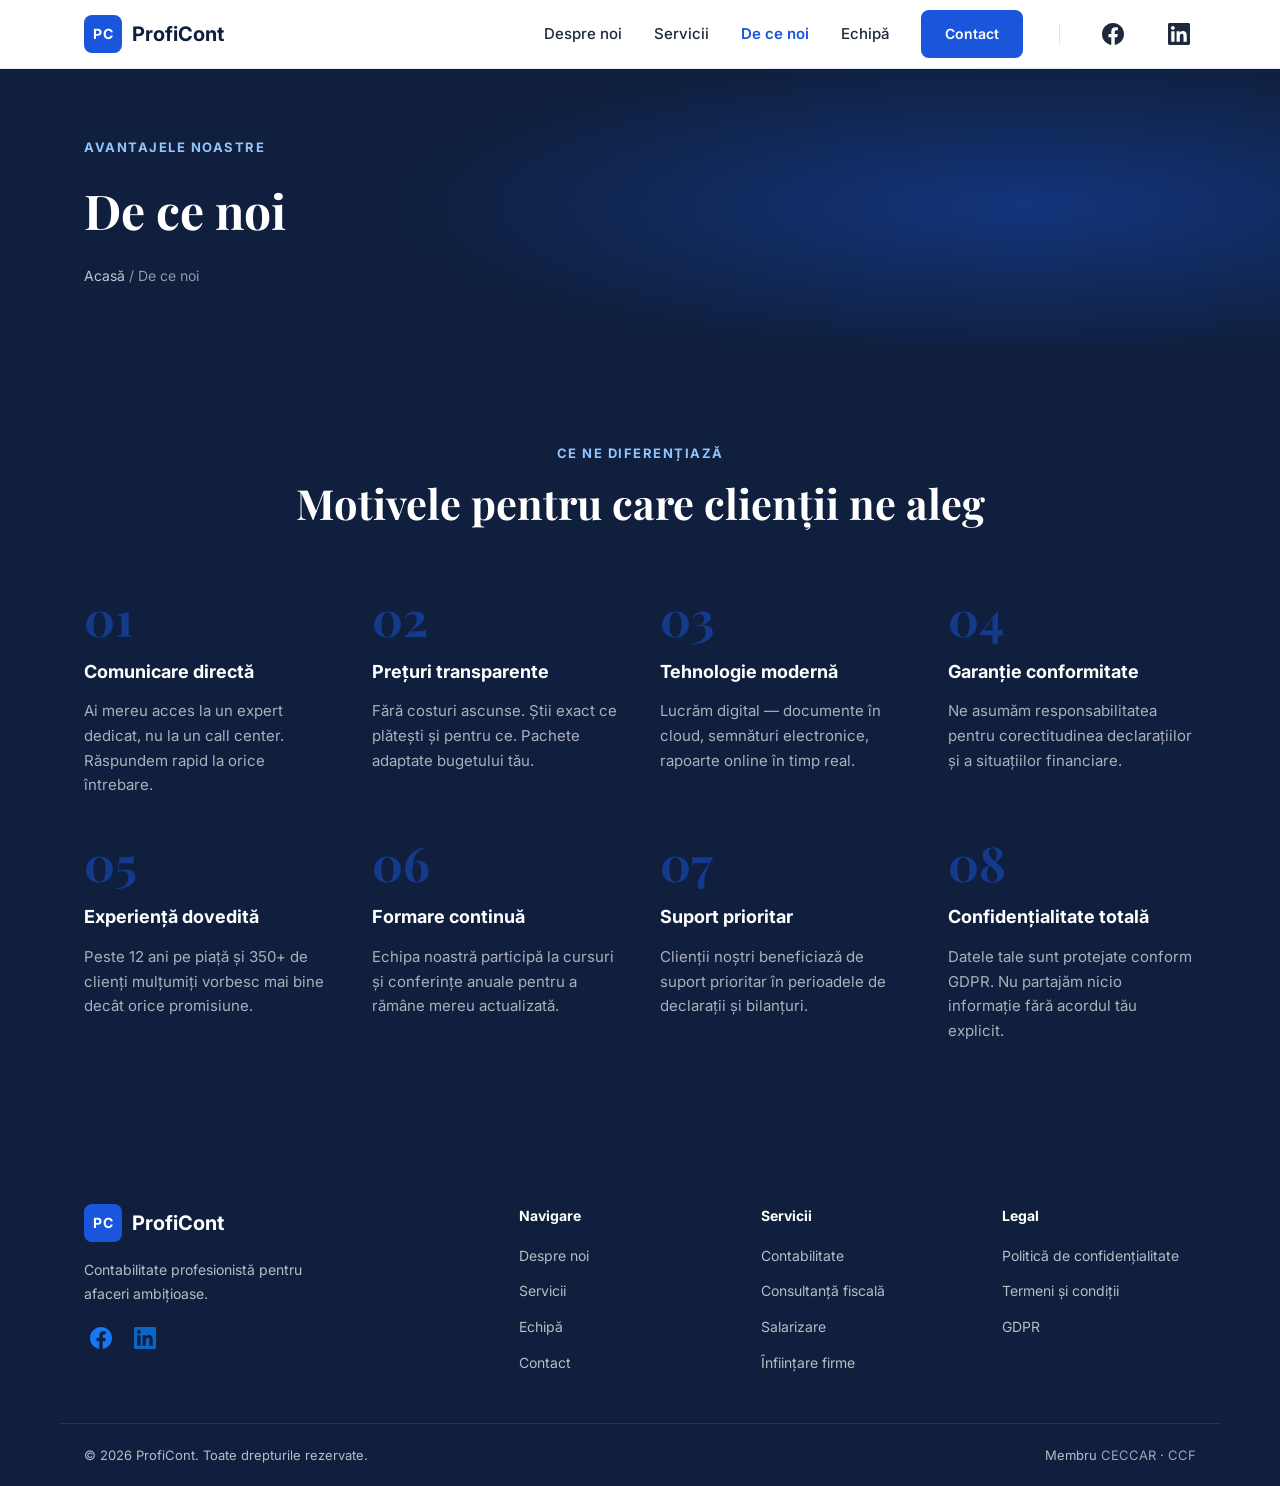
==== de-ce-noi.html @ 62d4f766 "Add files via upload" ====
<!DOCTYPE html>
<html lang="ro">
<head>
  <meta charset="UTF-8" />
  <meta name="viewport" content="width=device-width, initial-scale=1.0" />
  <title>De ce noi – ProfiCont</title>
  <link rel="stylesheet" href="style.css" />
  <link rel="preconnect" href="https://fonts.googleapis.com" />
  <link rel="preconnect" href="https://fonts.gstatic.com" crossorigin />
  <link href="https://fonts.googleapis.com/css2?family=Inter:wght@300;400;500;600;700&family=Playfair+Display:wght@700&display=swap" rel="stylesheet" />
</head>
<body>

  <!-- NAVBAR -->
  <header class="navbar" id="navbar">
    <div class="container nav-inner">
      <a href="index.html" class="logo">
        <span class="logo-mark">PC</span>
        <span class="logo-text">ProfiCont</span>
      </a>
      <nav class="nav-links" id="navLinks">
        <a href="despre-noi.html">Despre noi</a>
        <a href="servicii.html">Servicii</a>
        <a href="de-ce-noi.html" class="active">De ce noi</a>
        <a href="echipa.html">Echipă</a>
        <a href="index.html#contact" class="btn btn-nav">Contact</a>
        <span class="nav-social-sep"></span>
        <a href="https://www.facebook.com/profile.php?id=100087734592923" target="_blank" rel="noopener" aria-label="Facebook" class="social-btn fb"><svg xmlns="http://www.w3.org/2000/svg" viewBox="0 0 24 24" fill="currentColor"><path d="M24 12.073c0-6.627-5.373-12-12-12s-12 5.373-12 12c0 5.99 4.388 10.954 10.125 11.854v-8.385H7.078v-3.47h3.047V9.43c0-3.007 1.792-4.669 4.533-4.669 1.312 0 2.686.235 2.686.235v2.953H15.83c-1.491 0-1.956.925-1.956 1.874v2.25h3.328l-.532 3.47h-2.796v8.385C19.612 23.027 24 18.062 24 12.073z"/></svg></a>
        <a href="https://www.linkedin.com/company/108966932/admin/page-posts/published/" target="_blank" rel="noopener" aria-label="LinkedIn" class="social-btn li"><svg xmlns="http://www.w3.org/2000/svg" viewBox="0 0 24 24" fill="currentColor"><path d="M20.447 20.452h-3.554v-5.569c0-1.328-.027-3.037-1.852-3.037-1.853 0-2.136 1.445-2.136 2.939v5.667H9.351V9h3.414v1.561h.046c.477-.9 1.637-1.85 3.37-1.85 3.601 0 4.267 2.37 4.267 5.455v6.286zM5.337 7.433c-1.144 0-2.063-.926-2.063-2.065 0-1.138.92-2.063 2.063-2.063 1.14 0 2.064.925 2.064 2.063 0 1.139-.925 2.065-2.064 2.065zm1.782 13.019H3.555V9h3.564v11.452zM22.225 0H1.771C.792 0 0 .774 0 1.729v20.542C0 23.227.792 24 1.771 24h20.451C23.2 24 24 23.227 24 22.271V1.729C24 .774 23.2 0 22.222 0h.003z"/></svg></a>
      </nav>
      <button class="hamburger" id="hamburger" aria-label="Meniu">
        <span></span><span></span><span></span>
      </button>
    </div>
  </header>

  <!-- PAGE HEADER -->
  <div class="page-header">
    <div class="container">
      <p class="section-tag section-tag--light">Avantajele noastre</p>
      <h1 class="page-header-title">De ce noi</h1>
      <p class="page-header-breadcrumb"><a href="index.html">Acasă</a> / De ce noi</p>
    </div>
  </div>

  <!-- AVANTAJE -->
  <section class="section avantaje">
    <div class="container">
      <div class="section-header section-header--light">
        <p class="section-tag section-tag--light">Ce ne diferențiază</p>
        <h2 class="section-title section-title--light">Motivele pentru care clienții ne aleg</h2>
      </div>
      <div class="avantaje-grid">
        <div class="avantaj">
          <div class="avantaj-num">01</div>
          <h3>Comunicare directă</h3>
          <p>Ai mereu acces la un expert dedicat, nu la un call center. Răspundem rapid la orice întrebare.</p>
        </div>
        <div class="avantaj">
          <div class="avantaj-num">02</div>
          <h3>Prețuri transparente</h3>
          <p>Fără costuri ascunse. Știi exact ce plătești și pentru ce. Pachete adaptate bugetului tău.</p>
        </div>
        <div class="avantaj">
          <div class="avantaj-num">03</div>
          <h3>Tehnologie modernă</h3>
          <p>Lucrăm digital — documente în cloud, semnături electronice, rapoarte online în timp real.</p>
        </div>
        <div class="avantaj">
          <div class="avantaj-num">04</div>
          <h3>Garanție conformitate</h3>
          <p>Ne asumăm responsabilitatea pentru corectitudinea declarațiilor și a situațiilor financiare.</p>
        </div>
        <div class="avantaj">
          <div class="avantaj-num">05</div>
          <h3>Experiență dovedită</h3>
          <p>Peste 12 ani pe piață și 350+ de clienți mulțumiți vorbesc mai bine decât orice promisiune.</p>
        </div>
        <div class="avantaj">
          <div class="avantaj-num">06</div>
          <h3>Formare continuă</h3>
          <p>Echipa noastră participă la cursuri și conferințe anuale pentru a rămâne mereu actualizată.</p>
        </div>
        <div class="avantaj">
          <div class="avantaj-num">07</div>
          <h3>Suport prioritar</h3>
          <p>Clienții noștri beneficiază de suport prioritar în perioadele de declarații și bilanțuri.</p>
        </div>
        <div class="avantaj">
          <div class="avantaj-num">08</div>
          <h3>Confidențialitate totală</h3>
          <p>Datele tale sunt protejate conform GDPR. Nu partajăm nicio informație fără acordul tău explicit.</p>
        </div>
      </div>
    </div>
  </section>

  <!-- FOOTER -->
  <footer class="footer">
    <div class="container footer-inner">
      <div class="footer-brand">
        <a href="index.html" class="logo">
          <span class="logo-mark">PC</span>
          <span class="logo-text logo-text--light">ProfiCont</span>
        </a>
        <p>Contabilitate profesionistă pentru afaceri ambițioase.</p>
        <div class="social-footer">
          <a href="https://www.facebook.com/profile.php?id=100087734592923" target="_blank" rel="noopener" aria-label="Facebook" class="social-btn fb"><svg xmlns="http://www.w3.org/2000/svg" viewBox="0 0 24 24" fill="currentColor"><path d="M24 12.073c0-6.627-5.373-12-12-12s-12 5.373-12 12c0 5.99 4.388 10.954 10.125 11.854v-8.385H7.078v-3.47h3.047V9.43c0-3.007 1.792-4.669 4.533-4.669 1.312 0 2.686.235 2.686.235v2.953H15.83c-1.491 0-1.956.925-1.956 1.874v2.25h3.328l-.532 3.47h-2.796v8.385C19.612 23.027 24 18.062 24 12.073z"/></svg></a>
          <a href="https://www.linkedin.com/company/108966932/admin/page-posts/published/" target="_blank" rel="noopener" aria-label="LinkedIn" class="social-btn li"><svg xmlns="http://www.w3.org/2000/svg" viewBox="0 0 24 24" fill="currentColor"><path d="M20.447 20.452h-3.554v-5.569c0-1.328-.027-3.037-1.852-3.037-1.853 0-2.136 1.445-2.136 2.939v5.667H9.351V9h3.414v1.561h.046c.477-.9 1.637-1.85 3.37-1.85 3.601 0 4.267 2.37 4.267 5.455v6.286zM5.337 7.433c-1.144 0-2.063-.926-2.063-2.065 0-1.138.92-2.063 2.063-2.063 1.14 0 2.064.925 2.064 2.063 0 1.139-.925 2.065-2.064 2.065zm1.782 13.019H3.555V9h3.564v11.452zM22.225 0H1.771C.792 0 0 .774 0 1.729v20.542C0 23.227.792 24 1.771 24h20.451C23.2 24 24 23.227 24 22.271V1.729C24 .774 23.2 0 22.222 0h.003z"/></svg></a>
        </div>
      </div>
      <div class="footer-links">
        <strong>Navigare</strong>
        <a href="despre-noi.html">Despre noi</a>
        <a href="servicii.html">Servicii</a>
        <a href="echipa.html">Echipă</a>
        <a href="index.html#contact">Contact</a>
      </div>
      <div class="footer-links">
        <strong>Servicii</strong>
        <a href="servicii.html">Contabilitate</a>
        <a href="servicii.html">Consultanță fiscală</a>
        <a href="servicii.html">Salarizare</a>
        <a href="servicii.html">Înființare firme</a>
      </div>
      <div class="footer-links">
        <strong>Legal</strong>
        <a href="#">Politică de confidențialitate</a>
        <a href="#">Termeni și condiții</a>
        <a href="#">GDPR</a>
      </div>
    </div>
    <div class="footer-bottom">
      <div class="container">
        <span>© 2026 ProfiCont. Toate drepturile rezervate.</span>
        <span>Membru <a href="#">CECCAR</a> · <a href="#">CCF</a></span>
      </div>
    </div>
  </footer>

  <a href="#" class="scroll-top" id="scrollTop" aria-label="Sus">↑</a>
  <script src="main.js"></script>
</body>
</html>
---- style.css ----
/* ===== RESET & BASE ===== */
*,
*::before,
*::after {
  box-sizing: border-box;
  margin: 0;
  padding: 0;
}

:root {
  --blue: #1a56db;
  --blue-dark: #1241a8;
  --blue-light: #e8f0fe;
  --navy: #0f1f3d;
  --text: #1e293b;
  --text-muted: #64748b;
  --border: #e2e8f0;
  --bg-light: #f8fafc;
  --white: #ffffff;
  --accent: #f59e0b;
  --radius: 12px;
  --shadow: 0 4px 24px rgba(0, 0, 0, .08);
  --shadow-lg: 0 12px 40px rgba(0, 0, 0, .14);
  --transition: .25s ease;
}

html {
  scroll-behavior: smooth;
}

body {
  font-family: 'Inter', sans-serif;
  font-size: 16px;
  line-height: 1.7;
  color: var(--text);
  background: var(--white);
}

img {
  max-width: 100%;
  display: block;
}

a {
  text-decoration: none;
  color: inherit;
}

ul {
  list-style: none;
}

.container {
  max-width: 1160px;
  margin: 0 auto;
  padding: 0 24px;
}

.section {
  padding: 96px 0;
}

/* ===== BUTTONS ===== */
.btn {
  display: inline-flex;
  align-items: center;
  gap: 8px;
  padding: 14px 28px;
  border-radius: 8px;
  font-weight: 600;
  font-size: 15px;
  cursor: pointer;
  border: 2px solid transparent;
  transition: var(--transition);
  white-space: nowrap;
}

.btn-primary {
  background: var(--blue);
  color: var(--white);
  border-color: var(--blue);
}

.btn-primary:hover {
  background: var(--blue-dark);
  border-color: var(--blue-dark);
  transform: translateY(-2px);
  box-shadow: 0 8px 20px rgba(26, 86, 219, .35);
}

.btn-outline {
  background: transparent;
  color: var(--white);
  border-color: rgba(255, 255, 255, .6);
}

.btn-outline:hover {
  background: rgba(255, 255, 255, .12);
  border-color: var(--white);
}

.btn-nav {
  background: var(--blue);
  color: var(--white);
  padding: 10px 22px;
  font-size: 14px;
}

.btn-nav:hover {
  background: var(--blue-dark);
}

.btn-full {
  width: 100%;
  justify-content: center;
}

/* ===== NAVBAR ===== */
.navbar {
  position: relative;
  z-index: 100;
  background: rgba(255, 255, 255, .92);
  backdrop-filter: blur(12px);
  border-bottom: 1px solid var(--border);
  transition: box-shadow var(--transition);
}

.navbar.sticky {
  position: fixed;
  top: 0;
  left: 0;
  right: 0;
  box-shadow: var(--shadow);
  animation: navSlideDown 0.35s ease;
}

@keyframes navSlideDown {
  from {
    transform: translateY(-100%);
  }

  to {
    transform: translateY(0);
  }
}

.nav-inner {
  display: flex;
  align-items: center;
  justify-content: space-between;
  height: 68px;
}

.logo {
  display: flex;
  align-items: center;
  gap: 10px;
  font-weight: 700;
  font-size: 20px;
  color: var(--navy);
}

.logo-mark {
  width: 38px;
  height: 38px;
  background: var(--blue);
  color: var(--white);
  border-radius: 8px;
  display: grid;
  place-items: center;
  font-size: 14px;
  font-weight: 700;
  letter-spacing: .5px;
}

.nav-links {
  display: flex;
  align-items: center;
  gap: 32px;
  font-size: 15px;
  font-weight: 500;
}

.nav-links a:not(.btn) {
  color: var(--text);
  transition: color var(--transition);
}

.nav-links a:not(.btn):hover {
  color: var(--blue);
}

.hamburger {
  display: none;
  flex-direction: column;
  gap: 5px;
  background: none;
  border: none;
  cursor: pointer;
  padding: 4px;
}

.hamburger span {
  display: block;
  width: 24px;
  height: 2px;
  background: var(--text);
  border-radius: 2px;
  transition: var(--transition);
}

.hamburger.open span:nth-child(1) {
  transform: translateY(7px) rotate(45deg);
}

.hamburger.open span:nth-child(2) {
  opacity: 0;
}

.hamburger.open span:nth-child(3) {
  transform: translateY(-7px) rotate(-45deg);
}

/* ===== HERO ===== */
.hero {
  position: relative;
  min-height: 60vh;
  display: flex;
  align-items: center;
  overflow: hidden;
  background: var(--navy);
}

.hero-bg {
  position: absolute;
  inset: 0;
  background:
    radial-gradient(ellipse 80% 60% at 70% 40%, rgba(26, 86, 219, .45) 0%, transparent 70%),
    radial-gradient(ellipse 50% 80% at 10% 80%, rgba(245, 158, 11, .15) 0%, transparent 60%);
}

.hero-content {
  position: relative;
  z-index: 1;
  padding: 16px 24px 80px;
  max-width: 680px;
}

.hero-tag {
  display: inline-block;
  background: rgba(26, 86, 219, .25);
  color: #93c5fd;
  font-size: 13px;
  font-weight: 600;
  letter-spacing: 1px;
  text-transform: uppercase;
  padding: 6px 14px;
  border-radius: 20px;
  border: 1px solid rgba(147, 197, 253, .3);
  margin-bottom: 24px;
}

.hero-title {
  font-family: 'Playfair Display', serif;
  font-size: clamp(2.4rem, 5vw, 3.8rem);
  line-height: 1.15;
  color: var(--white);
  margin-bottom: 24px;
}

.hero-title span {
  color: var(--accent);
}

.hero-sub {
  font-size: 18px;
  color: rgba(255, 255, 255, .75);
  margin-bottom: 40px;
  max-width: 520px;
}

.hero-cta {
  display: flex;
  gap: 16px;
  flex-wrap: wrap;
  margin-bottom: 64px;
}

.hero-stats {
  display: flex;
  align-items: center;
  gap: 32px;
  flex-wrap: wrap;
}

.stat {
  display: flex;
  flex-direction: column;
}

.stat-num {
  font-size: 28px;
  font-weight: 700;
  color: var(--white);
  line-height: 1;
}

.stat-label {
  font-size: 13px;
  color: rgba(255, 255, 255, .6);
  margin-top: 4px;
}

.stat-divider {
  width: 1px;
  height: 40px;
  background: rgba(255, 255, 255, .2);
}

.hero-shape {
  position: absolute;
  bottom: -2px;
  left: 0;
  right: 0;
  height: 80px;
  background: var(--white);
  clip-path: ellipse(55% 100% at 50% 100%);
}

/* ===== SECTION HEADERS ===== */
.section-tag {
  display: inline-block;
  color: var(--blue);
  font-size: 13px;
  font-weight: 700;
  letter-spacing: 1.5px;
  text-transform: uppercase;
  margin-bottom: 12px;
}

.section-tag--light {
  color: #93c5fd;
}

.section-title {
  font-family: 'Playfair Display', serif;
  font-size: clamp(1.8rem, 3.5vw, 2.6rem);
  color: var(--navy);
  line-height: 1.25;
  margin-bottom: 16px;
}

.section-title--light {
  color: var(--white);
}

.section-sub {
  color: var(--text-muted);
  max-width: 520px;
}

.section-header {
  text-align: center;
  margin-bottom: 64px;
}

.section-header .section-sub {
  margin: 0 auto;
}

.section-header--light {
  text-align: center;
  margin-bottom: 64px;
}

/* ===== SERVICII PREVIEW (homepage boxes) ===== */
.servicii-preview {
  background: var(--bg-light);
}

.sp-grid {
  display: grid;
  grid-template-columns: repeat(3, 1fr);
  gap: 28px;
}

.sp-card {
  background: var(--white);
  border: 1px solid var(--border);
  border-radius: var(--radius);
  padding: 40px 32px;
  transition: box-shadow var(--transition), transform var(--transition);
}

.sp-card:hover {
  box-shadow: var(--shadow-lg);
  transform: translateY(-4px);
}

.sp-icon {
  margin-bottom: 24px;
}

.sp-card h3 {
  font-size: 20px;
  font-weight: 700;
  color: var(--navy);
  margin-bottom: 14px;
}

.sp-card p {
  color: var(--text-muted);
  font-size: 15px;
  line-height: 1.75;
}

@media (max-width: 768px) {
  .sp-grid {
    grid-template-columns: 1fr;
  }
}

/* ===== DESPRE ===== */
.despre-grid {
  display: grid;
  grid-template-columns: 1fr 1fr;
  gap: 80px;
  align-items: center;
}

.img-placeholder {
  aspect-ratio: 4/5;
  background: linear-gradient(135deg, var(--blue-light) 0%, #c7d9ff 100%);
  border-radius: var(--radius);
  display: flex;
  align-items: flex-end;
  justify-content: center;
  padding: 24px;
  position: relative;
  overflow: hidden;
}

.img-placeholder::before {
  content: '';
  position: absolute;
  top: 20%;
  left: 50%;
  transform: translateX(-50%);
  width: 120px;
  height: 120px;
  background: rgba(26, 86, 219, .15);
  border-radius: 50%;
}

.img-badge {
  background: var(--white);
  color: var(--blue);
  font-weight: 700;
  font-size: 13px;
  padding: 10px 20px;
  border-radius: 8px;
  box-shadow: var(--shadow);
  position: relative;
  z-index: 1;
}

.despre-text p {
  color: var(--text-muted);
  margin-bottom: 16px;
}

.despre-text p strong {
  color: var(--text);
}

.check-list {
  margin: 24px 0 32px;
  display: flex;
  flex-direction: column;
  gap: 12px;
}

.check-list li {
  display: flex;
  align-items: center;
  gap: 10px;
  font-weight: 500;
  color: var(--text);
}

.check-list li::before {
  content: '✓';
  width: 22px;
  height: 22px;
  background: var(--blue);
  color: var(--white);
  border-radius: 50%;
  display: grid;
  place-items: center;
  font-size: 12px;
  font-weight: 700;
  flex-shrink: 0;
}

/* ===== SERVICII ===== */
.servicii {
  background: var(--bg-light);
}

.servicii-grid {
  display: grid;
  grid-template-columns: repeat(3, 1fr);
  gap: 28px;
}

.card {
  background: var(--white);
  border: 1px solid var(--border);
  border-radius: var(--radius);
  padding: 36px 28px;
  transition: transform var(--transition), box-shadow var(--transition), border-color var(--transition);
  opacity: 0;
  transform: translateY(24px);
}

.card.visible {
  opacity: 1;
  transform: translateY(0);
}

.card:hover {
  transform: translateY(-6px);
  box-shadow: var(--shadow-lg);
  border-color: var(--blue);
}

.card-icon {
  font-size: 36px;
  margin-bottom: 20px;
}

.card h3 {
  font-size: 18px;
  color: var(--navy);
  margin-bottom: 12px;
}

.card p {
  color: var(--text-muted);
  font-size: 15px;
  margin-bottom: 20px;
}

.card-link {
  color: var(--blue);
  font-weight: 600;
  font-size: 14px;
  transition: gap var(--transition);
}

.card-link:hover {
  text-decoration: underline;
}

/* ===== AVANTAJE ===== */
.avantaje {
  background: var(--navy);
}

.avantaje-grid {
  display: grid;
  grid-template-columns: repeat(4, 1fr);
  gap: 40px;
}

.avantaj {
  color: var(--white);
}

.avantaj-num {
  font-size: 48px;
  font-weight: 700;
  color: rgba(26, 86, 219, .5);
  line-height: 1;
  margin-bottom: 16px;
  font-family: 'Playfair Display', serif;
}

.avantaj h3 {
  font-size: 18px;
  margin-bottom: 12px;
}

.avantaj p {
  color: rgba(255, 255, 255, .65);
  font-size: 15px;
  line-height: 1.65;
}

/* ===== ECHIPA ===== */
.echipa-grid {
  display: grid;
  grid-template-columns: repeat(3, 1fr);
  gap: 40px;
}

.membru {
  text-align: center;
}

.placeholder-foto {
  width: 120px;
  height: 120px;
  background: linear-gradient(135deg, var(--blue) 0%, var(--blue-dark) 100%);
  border-radius: 50%;
  display: grid;
  place-items: center;
  margin: 0 auto 20px;
  font-size: 28px;
  font-weight: 700;
  color: var(--white);
  letter-spacing: 1px;
}

.membru h4 {
  font-size: 18px;
  color: var(--navy);
  margin-bottom: 4px;
}

.membru-rol {
  color: var(--blue);
  font-size: 13px;
  font-weight: 600;
  margin-bottom: 10px;
}

.membru-desc {
  color: var(--text-muted);
  font-size: 14px;
}

/* ===== TESTIMONIALE ===== */
.testimoniale {
  background: var(--bg-light);
}

.testimoniale-grid {
  display: grid;
  grid-template-columns: 1.5fr 1fr 1fr;
  gap: 28px;
  align-items: stretch;
}

.testimonial {
  background: var(--white);
  border: 1px solid var(--border);
  border-radius: var(--radius);
  padding: 32px 28px;
  display: flex;
  flex-direction: column;
  align-items: center;
  text-align: center;
}

.testimonial>p {
  flex: 1;
}

.stars {
  color: var(--accent);
  font-size: 18px;
  margin-bottom: 16px;
  letter-spacing: 2px;
}

.testimonial>p {
  color: var(--text);
  font-size: 15px;
  line-height: 1.75;
  margin-bottom: 24px;
  margin-top: 8px;
  font-style: italic;
}

.testimonial-autor {
  display: flex;
  align-items: center;
  gap: 18px;
  margin-bottom: 20px;
}

.autor-info {
  display: flex;
  flex-direction: column;
  gap: 3px;
  text-align: left;
}

.autor-info strong {
  display: block;
  line-height: 1.2;
  white-space: nowrap;
}

.autor-info small {
  display: block;
  line-height: 1.2;
  white-space: nowrap;
}

.autor-small-top {
  margin-top: 0;
  position: relative;
  top: -2px;
  white-space: nowrap;
}

.autor-avatar {
  width: 80px;
  height: 56px;
  flex-shrink: 0;
  object-fit: contain;
  display: block;
  border-radius: 6px;
}

.testimonial-autor strong {
  font-size: 18px;
  color: var(--navy);
  display: block;
  margin-bottom: 4px;
}

.testimonial-autor small {
  color: var(--text-muted);
  font-size: 13px;
}

/* ===== PARTENERI ===== */
.parteneri {
  padding: 56px 0;
  background: var(--bg-light);
  border-top: 1px solid var(--border);
  border-bottom: 1px solid var(--border);
}

.parteneri-label {
  text-align: center;
  font-size: 13px;
  font-weight: 600;
  letter-spacing: 1.5px;
  text-transform: uppercase;
  color: var(--text-muted);
  margin-bottom: 36px;
}

.parteneri-grid {
  display: flex;
  justify-content: center;
  align-items: center;
  gap: 28px;
  flex-wrap: wrap;
}

.logo-box {
  flex: 0 0 200px;
  border: 1.5px solid var(--border);
  border-radius: 10px;
  height: 72px;
  display: flex;
  align-items: center;
  justify-content: center;
  padding: 10px 14px;
  background: var(--white);
  transition: border-color var(--transition), box-shadow var(--transition), transform var(--transition);
  overflow: hidden;
}

.logo-box:hover {
  border-color: var(--blue);
  box-shadow: 0 4px 14px rgba(26, 86, 219, .1);
  transform: translateY(-2px);
}

.logo-box svg {
  width: 100%;
  height: auto;
  display: block;
}

@media (max-width: 1024px) {
  .parteneri-grid {
    grid-template-columns: repeat(3, 1fr);
  }
}

@media (max-width: 480px) {
  .parteneri-grid {
    grid-template-columns: repeat(2, 1fr);
  }
}

/* ===== CONTACT ===== */
.contact-grid {
  display: grid;
  grid-template-columns: 1fr 1.4fr;
  gap: 80px;
  align-items: start;
}

.contact-info p {
  color: var(--text-muted);
  margin-bottom: 32px;
}

.contact-list {
  display: flex;
  flex-direction: column;
  gap: 20px;
}

.contact-list li {
  display: flex;
  align-items: center;
  gap: 14px;
}

.contact-icon {
  font-size: 20px;
  width: 44px;
  height: 44px;
  background: var(--blue-light);
  border-radius: 10px;
  display: grid;
  place-items: center;
  flex-shrink: 0;
}

.contact-list a {
  color: var(--blue);
  font-weight: 500;
}

.contact-list a:hover {
  text-decoration: underline;
}

.contact-form {
  background: var(--white);
  border: 1px solid var(--border);
  border-radius: var(--radius);
  padding: 40px;
  box-shadow: var(--shadow);
}

.form-row {
  display: grid;
  grid-template-columns: 1fr 1fr;
  gap: 16px;
}

.form-group {
  display: flex;
  flex-direction: column;
  gap: 6px;
  margin-bottom: 20px;
}

.form-group label {
  font-size: 14px;
  font-weight: 600;
  color: var(--text);
}

.form-group input,
.form-group select,
.form-group textarea {
  padding: 12px 16px;
  border: 1.5px solid var(--border);
  border-radius: 8px;
  font-family: inherit;
  font-size: 15px;
  color: var(--text);
  background: var(--white);
  transition: border-color var(--transition), box-shadow var(--transition);
  outline: none;
}

.form-group input:focus,
.form-group select:focus,
.form-group textarea:focus {
  border-color: var(--blue);
  box-shadow: 0 0 0 3px rgba(26, 86, 219, .12);
}

.form-group textarea {
  resize: vertical;
  min-height: 100px;
}

.form-success {
  display: none;
  margin-top: 16px;
  padding: 14px;
  background: #f0fdf4;
  border: 1px solid #bbf7d0;
  border-radius: 8px;
  color: #166534;
  font-size: 14px;
  font-weight: 500;
  text-align: center;
}

.form-success.show {
  display: block;
}

/* ===== FOOTER ===== */
.footer {
  background: var(--navy);
  color: rgba(255, 255, 255, .7);
  padding-top: 64px;
}

.footer-inner {
  display: grid;
  grid-template-columns: 2fr 1fr 1fr 1fr;
  gap: 48px;
  padding-bottom: 48px;
  border-bottom: 1px solid rgba(255, 255, 255, .1);
}

.footer-brand .logo {
  margin-bottom: 16px;
}

.logo-text--light {
  color: var(--white);
}

.footer-brand p {
  font-size: 14px;
  max-width: 240px;
}

.footer-links {
  display: flex;
  flex-direction: column;
  gap: 12px;
}

.footer-links strong {
  color: var(--white);
  font-size: 14px;
  margin-bottom: 4px;
}

.footer-links a {
  font-size: 14px;
  transition: color var(--transition);
}

.footer-links a:hover {
  color: var(--white);
}

.footer-bottom {
  padding: 20px 0;
  font-size: 13px;
}

.footer-bottom .container {
  display: flex;
  justify-content: space-between;
  align-items: center;
  flex-wrap: wrap;
  gap: 8px;
}

.footer-bottom a {
  color: rgba(255, 255, 255, .6);
}

.footer-bottom a:hover {
  color: var(--white);
}

/* ===== PAGE HEADER (inner pages) ===== */
.page-header {
  background: var(--navy);
  padding: 64px 0 56px;
  position: relative;
  overflow: hidden;
}

.page-header::before {
  content: '';
  position: absolute;
  inset: 0;
  background: radial-gradient(ellipse 70% 80% at 80% 50%, rgba(26, 86, 219, .4) 0%, transparent 70%);
}

.page-header .container {
  position: relative;
  z-index: 1;
}

.page-header-title {
  font-family: 'Playfair Display', serif;
  font-size: clamp(2rem, 4vw, 3rem);
  color: var(--white);
  margin-bottom: 12px;
}

.page-header-breadcrumb {
  font-size: 14px;
  color: rgba(255, 255, 255, .55);
}

.page-header-breadcrumb a {
  color: rgba(255, 255, 255, .75);
  transition: color var(--transition);
}

.page-header-breadcrumb a:hover {
  color: var(--white);
}

/* ===== SOCIAL MEDIA BUTTONS ===== */
.social-btn {
  width: 34px;
  height: 34px;
  display: inline-flex;
  align-items: center;
  justify-content: center;
  flex-shrink: 0;
  transition: opacity var(--transition), transform var(--transition);
}

.social-btn:hover {
  opacity: .65;
  transform: translateY(-2px);
}

.social-btn.fb {
  color: #1877F2;
}

.social-btn.li {
  color: #0A66C2;
}

.social-btn svg {
  width: 22px;
  height: 22px;
  fill: currentColor;
}

.nav-social-sep {
  width: 1px;
  height: 22px;
  background: var(--border);
  margin: 0 4px;
}

.social-footer {
  display: flex;
  gap: 10px;
  margin-top: 16px;
}

/* ===== ACTIVE NAV LINK ===== */
.nav-links a.active:not(.btn) {
  color: var(--blue);
  font-weight: 600;
}

/* ===== SCROLL TOP ===== */
.scroll-top {
  position: fixed;
  bottom: 28px;
  right: 28px;
  width: 44px;
  height: 44px;
  background: var(--blue);
  color: var(--white);
  border-radius: 10px;
  display: grid;
  place-items: center;
  font-size: 18px;
  box-shadow: var(--shadow);
  opacity: 0;
  transform: translateY(12px);
  transition: opacity var(--transition), transform var(--transition);
  pointer-events: none;
  z-index: 50;
}

.scroll-top.show {
  opacity: 1;
  transform: translateY(0);
  pointer-events: auto;
}

.scroll-top:hover {
  background: var(--blue-dark);
}

/* ===== ANIMATIONS ===== */
@keyframes fadeUp {
  from {
    opacity: 0;
    transform: translateY(30px);
  }

  to {
    opacity: 1;
    transform: translateY(0);
  }
}

.hero-content>* {
  animation: fadeUp .7s ease both;
}

.hero-tag {
  animation-delay: .1s;
}

.hero-title {
  animation-delay: .25s;
}

.hero-sub {
  animation-delay: .4s;
}

.hero-cta {
  animation-delay: .55s;
}

.hero-stats {
  animation-delay: .7s;
}

/* ===== RESPONSIVE ===== */
@media (max-width: 1024px) {
  .servicii-grid {
    grid-template-columns: repeat(2, 1fr);
  }

  .avantaje-grid {
    grid-template-columns: repeat(2, 1fr);
  }

  .footer-inner {
    grid-template-columns: 1fr 1fr;
  }
}

@media (max-width: 768px) {
  .section {
    padding: 64px 0;
  }

  .nav-links {
    display: none;
    position: fixed;
    top: 68px;
    left: 0;
    right: 0;
    background: var(--white);
    border-top: 1px solid var(--border);
    flex-direction: column;
    padding: 24px;
    gap: 20px;
    box-shadow: var(--shadow-lg);
  }

  .nav-links.open {
    display: flex;
  }

  .hamburger {
    display: flex;
  }

  .hero-content {
    max-width: 100%;
  }

  .hero-cta {
    flex-direction: column;
  }

  .hero-stats {
    gap: 20px;
  }

  .stat-divider {
    display: none;
  }

  .despre-grid {
    grid-template-columns: 1fr;
    gap: 48px;
  }

  .servicii-grid {
    grid-template-columns: 1fr;
  }

  .echipa-grid {
    grid-template-columns: 1fr;
  }

  .testimoniale-grid {
    grid-template-columns: 1fr;
  }

  .contact-grid {
    grid-template-columns: 1fr;
    gap: 48px;
  }

  .avantaje-grid {
    grid-template-columns: 1fr 1fr;
  }

  .form-row {
    grid-template-columns: 1fr;
  }

  .contact-form {
    padding: 28px 20px;
  }

  .footer-inner {
    grid-template-columns: 1fr 1fr;
  }
}

@media (max-width: 480px) {
  .avantaje-grid {
    grid-template-columns: 1fr;
  }

  .footer-inner {
    grid-template-columns: 1fr;
  }
}
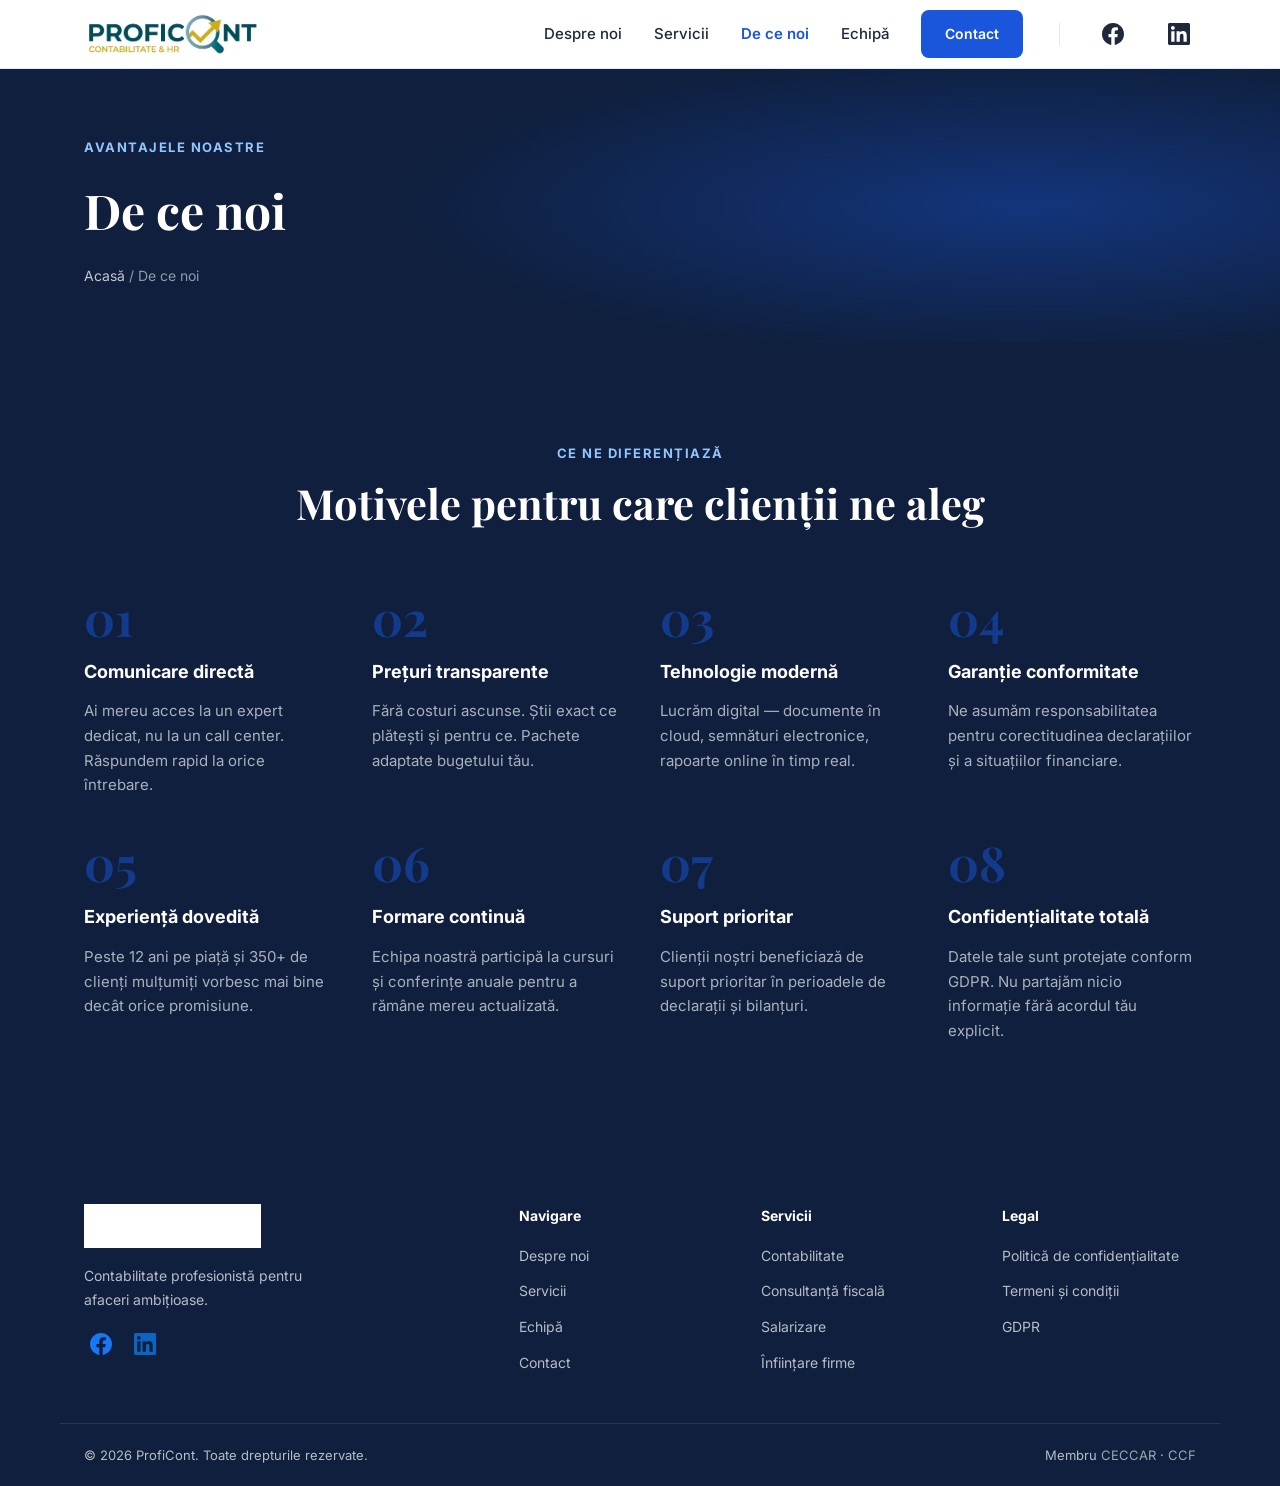
==== commit bce9b0a0: "Add files via upload" ====
--- a/de-ce-noi.html
+++ b/de-ce-noi.html
@@ -15,8 +15,7 @@
   <header class="navbar" id="navbar">
     <div class="container nav-inner">
       <a href="index.html" class="logo">
-        <span class="logo-mark">PC</span>
-        <span class="logo-text">ProfiCont</span>
+        <img src="images/logo-proficont.jpeg" alt="ProfiCont" class="logo-img" />
       </a>
       <nav class="nav-links" id="navLinks">
         <a href="despre-noi.html">Despre noi</a>
@@ -100,8 +99,7 @@
     <div class="container footer-inner">
       <div class="footer-brand">
         <a href="index.html" class="logo">
-          <span class="logo-mark">PC</span>
-          <span class="logo-text logo-text--light">ProfiCont</span>
+          <img src="images/logo-proficont.jpeg" alt="ProfiCont" class="logo-img logo-img--footer" />
         </a>
         <p>Contabilitate profesionistă pentru afaceri ambițioase.</p>
         <div class="social-footer">
--- a/style.css
+++ b/style.css
@@ -160,6 +160,21 @@
   color: var(--navy);
 }
 
+.logo-img {
+  height: 44px;
+  width: auto;
+  display: block;
+  object-fit: contain;
+}
+
+.logo-img--footer {
+  height: 44px;
+  width: auto;
+  display: block;
+  object-fit: contain;
+  filter: brightness(0) invert(1);
+}
+
 .logo-mark {
   width: 38px;
   height: 38px;
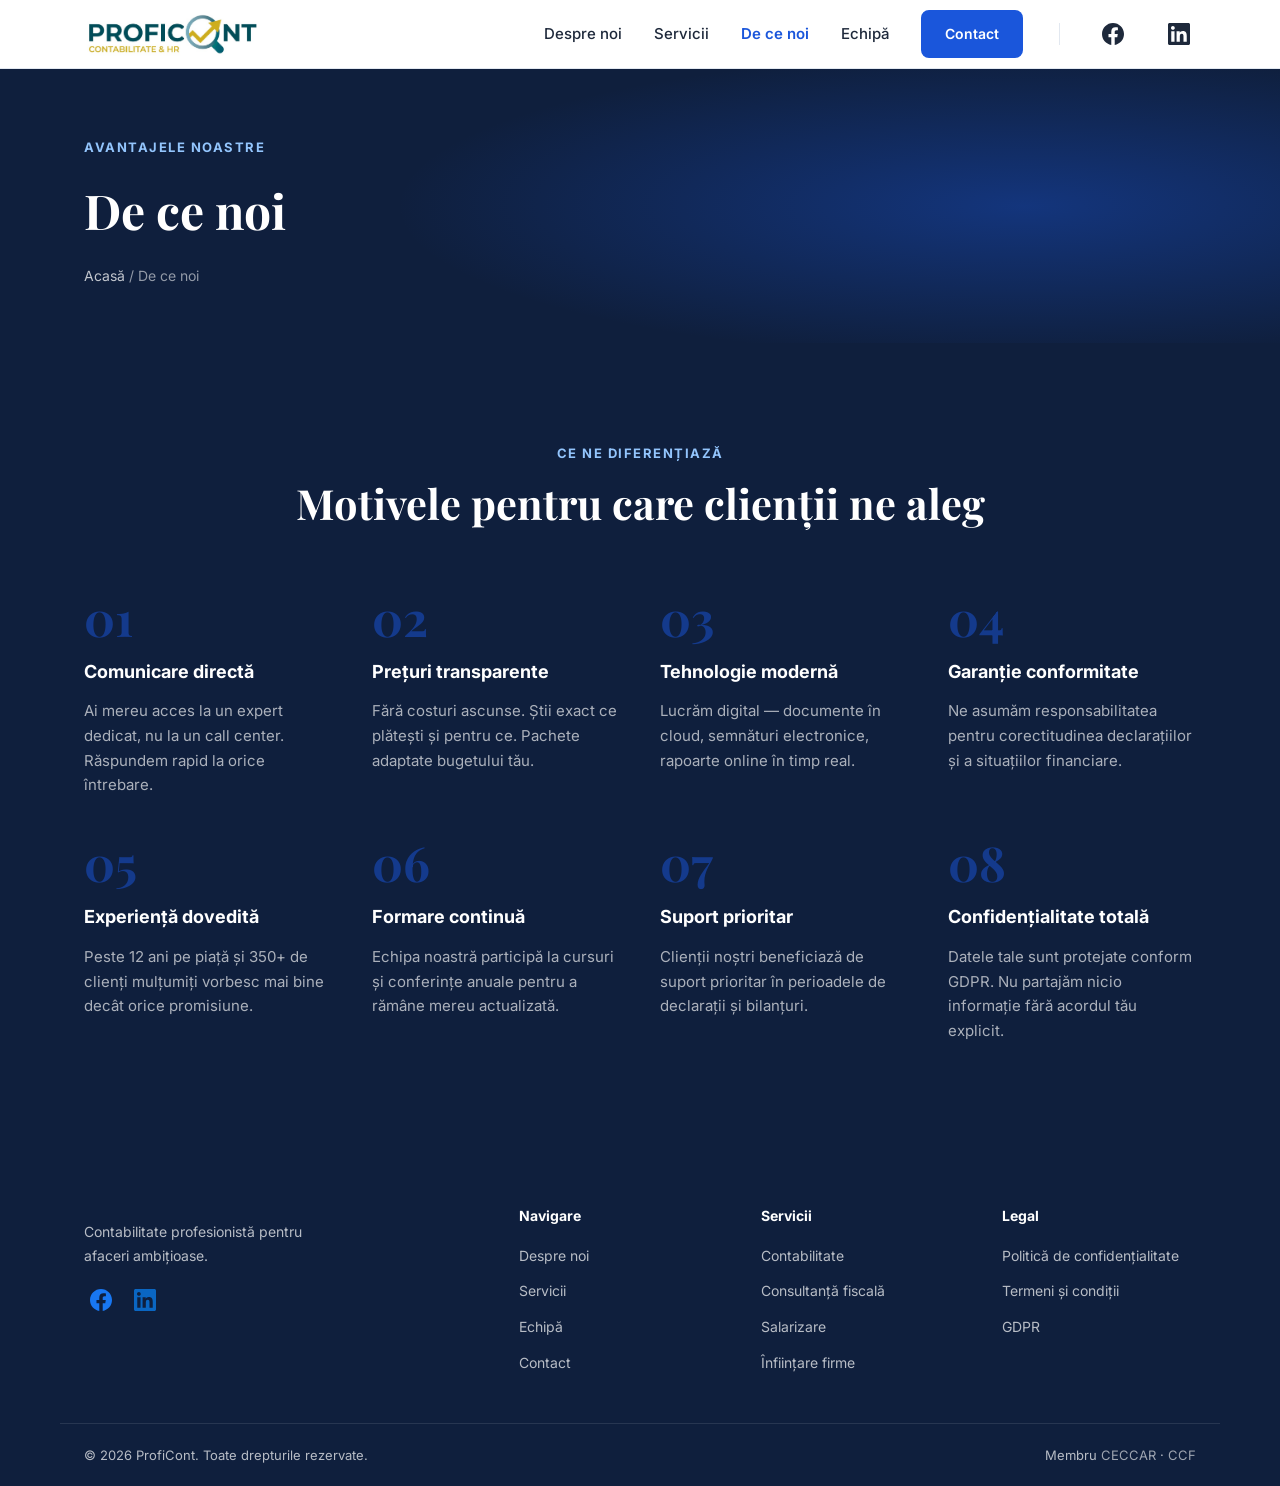
==== commit c8ff46a3: "Update de-ce-noi.html" ====
--- a/de-ce-noi.html
+++ b/de-ce-noi.html
@@ -99,7 +99,7 @@
     <div class="container footer-inner">
       <div class="footer-brand">
         <a href="index.html" class="logo">
-          <img src="images/logo-proficont.jpeg" alt="ProfiCont" class="logo-img logo-img--footer" />
+         
         </a>
         <p>Contabilitate profesionistă pentru afaceri ambițioase.</p>
         <div class="social-footer">
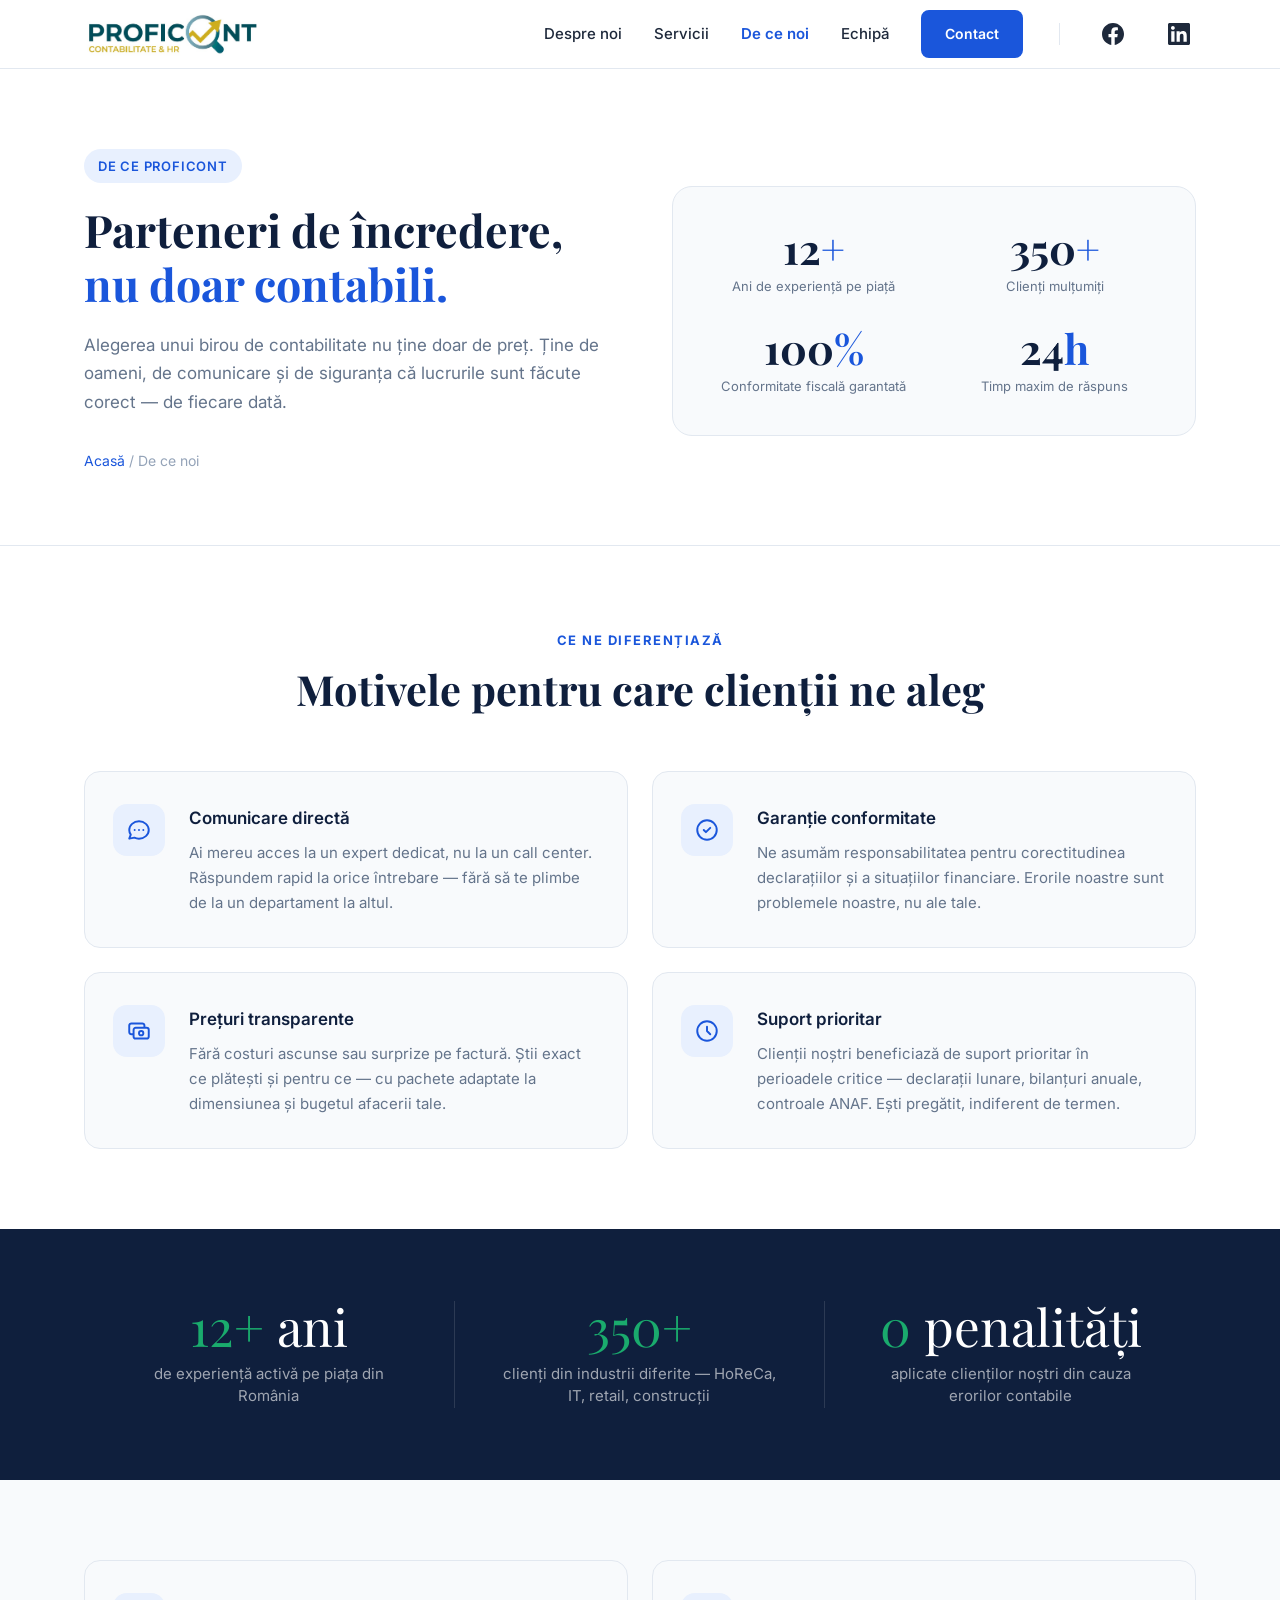
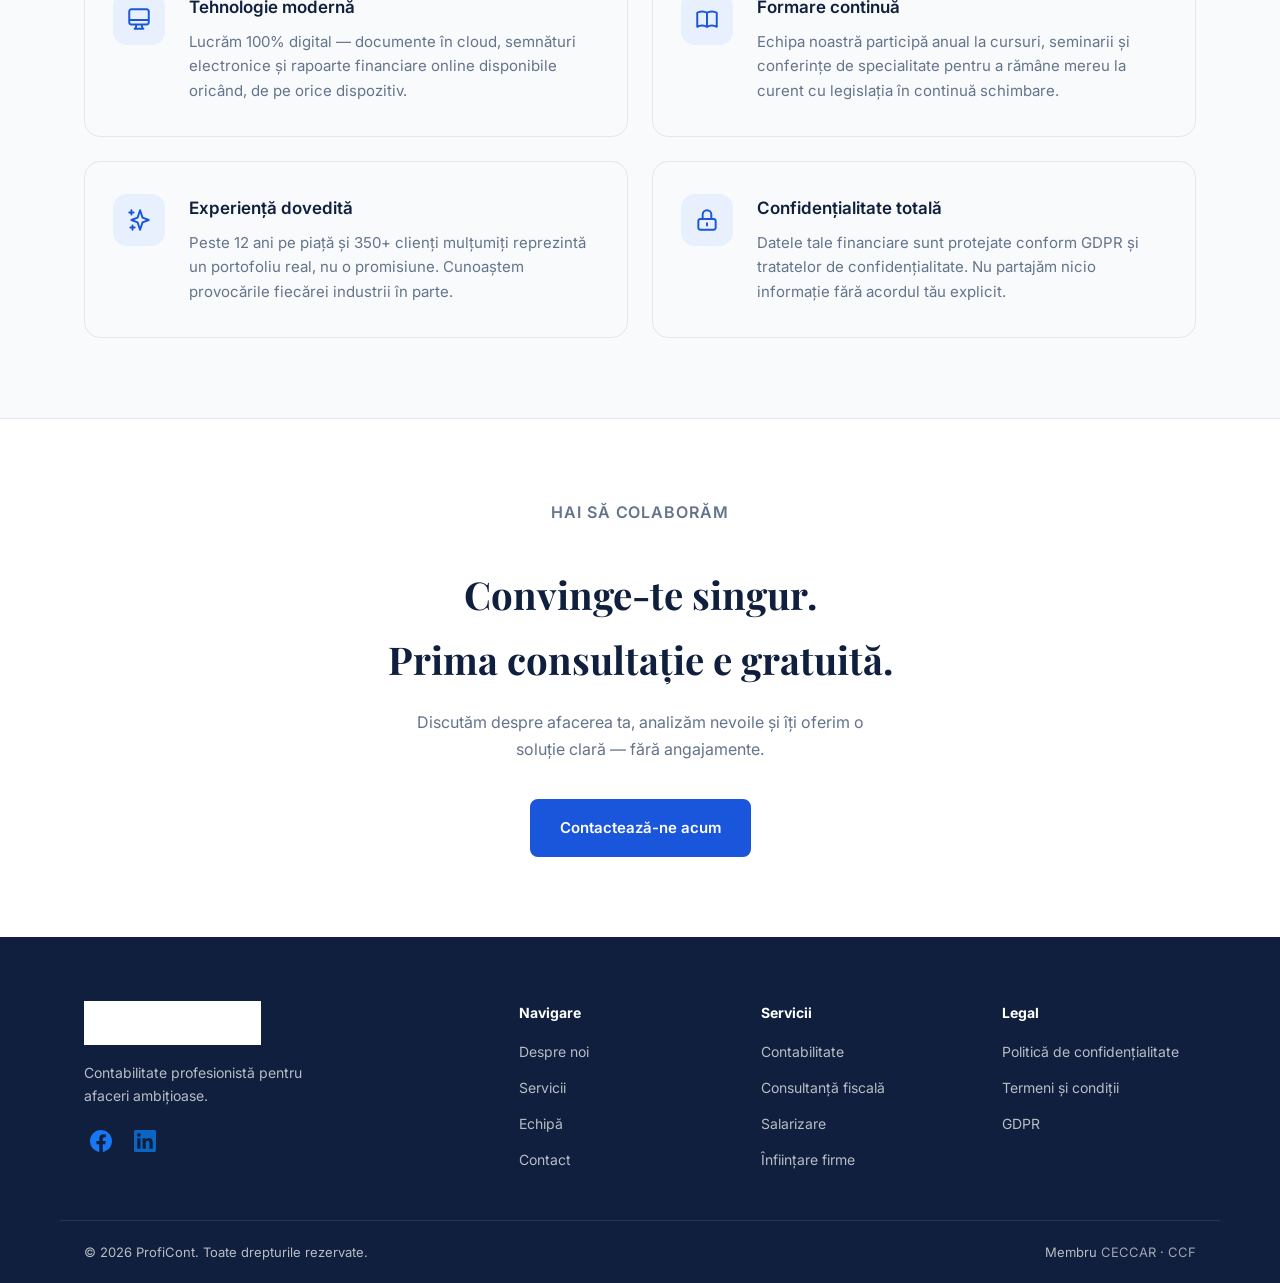
==== commit 6828e77a: "Add files via upload" ====
--- a/de-ce-noi.html
+++ b/de-ce-noi.html
@@ -8,6 +8,293 @@
   <link rel="preconnect" href="https://fonts.googleapis.com" />
   <link rel="preconnect" href="https://fonts.gstatic.com" crossorigin />
   <link href="https://fonts.googleapis.com/css2?family=Inter:wght@300;400;500;600;700&family=Playfair+Display:wght@700&display=swap" rel="stylesheet" />
+  <style>
+    /* ===== DE CE NOI – PAGE STYLES ===== */
+
+    .dcn-hero {
+      background: #fff;
+      padding: 80px 0 72px;
+      border-bottom: 1px solid var(--border);
+    }
+
+    .dcn-hero-inner {
+      display: grid;
+      grid-template-columns: 1fr 1fr;
+      gap: 64px;
+      align-items: center;
+    }
+
+    .dcn-hero-tag {
+      display: inline-block;
+      background: var(--blue-light);
+      color: var(--blue);
+      font-size: 13px;
+      font-weight: 600;
+      letter-spacing: .06em;
+      text-transform: uppercase;
+      padding: 6px 14px;
+      border-radius: 20px;
+      margin-bottom: 20px;
+    }
+
+    .dcn-hero-title {
+      font-family: 'Playfair Display', serif;
+      font-size: clamp(2rem, 3.5vw, 2.8rem);
+      color: var(--navy);
+      line-height: 1.2;
+      margin-bottom: 20px;
+    }
+
+    .dcn-hero-title span {
+      color: var(--blue);
+    }
+
+    .dcn-hero-sub {
+      font-size: 17px;
+      color: var(--text-muted);
+      line-height: 1.7;
+      margin-bottom: 32px;
+    }
+
+    .dcn-hero-breadcrumb {
+      font-size: 14px;
+      color: #94a3b8;
+    }
+
+    .dcn-hero-breadcrumb a {
+      color: var(--blue);
+      text-decoration: none;
+    }
+
+    .dcn-stats-box {
+      background: var(--bg-light);
+      border: 1px solid var(--border);
+      border-radius: 20px;
+      padding: 40px 36px;
+      display: grid;
+      grid-template-columns: 1fr 1fr;
+      gap: 32px;
+    }
+
+    .dcn-stat {
+      text-align: center;
+    }
+
+    .dcn-stat-num {
+      font-family: 'Playfair Display', serif;
+      font-size: 2.6rem;
+      font-weight: 700;
+      color: var(--navy);
+      line-height: 1;
+      margin-bottom: 8px;
+    }
+
+    .dcn-stat-num span {
+      color: var(--blue);
+    }
+
+    .dcn-stat-label {
+      font-size: 13px;
+      color: var(--text-muted);
+      line-height: 1.4;
+    }
+
+    /* ===== FEATURES GRID ===== */
+
+    .dcn-features {
+      background: #fff;
+      padding: 80px 0;
+    }
+
+    .dcn-features-header {
+      text-align: center;
+      margin-bottom: 56px;
+    }
+
+    .dcn-features-header .section-tag {
+      margin-bottom: 12px;
+    }
+
+    .dcn-features-header .section-title {
+      margin-bottom: 0;
+    }
+
+    .dcn-grid {
+      display: grid;
+      grid-template-columns: repeat(2, 1fr);
+      gap: 24px;
+    }
+
+    .dcn-card {
+      display: flex;
+      gap: 24px;
+      align-items: flex-start;
+      background: var(--bg-light);
+      border: 1px solid var(--border);
+      border-radius: 16px;
+      padding: 32px 28px;
+      transition: box-shadow var(--transition), transform var(--transition);
+    }
+
+    .dcn-card:hover {
+      box-shadow: var(--shadow-lg);
+      transform: translateY(-3px);
+    }
+
+    .dcn-card-icon {
+      flex-shrink: 0;
+      width: 52px;
+      height: 52px;
+      background: var(--blue-light);
+      border-radius: 14px;
+      display: flex;
+      align-items: center;
+      justify-content: center;
+    }
+
+    .dcn-card-icon svg {
+      width: 26px;
+      height: 26px;
+      color: var(--blue);
+    }
+
+    .dcn-card-body h3 {
+      font-size: 17px;
+      font-weight: 600;
+      color: var(--navy);
+      margin-bottom: 8px;
+    }
+
+    .dcn-card-body p {
+      font-size: 15px;
+      color: var(--text-muted);
+      line-height: 1.65;
+    }
+
+    /* ===== STATS BANNER ===== */
+
+    .dcn-banner {
+      background: var(--navy);
+      padding: 72px 0;
+    }
+
+    .dcn-banner-inner {
+      display: grid;
+      grid-template-columns: repeat(3, 1fr);
+      gap: 0;
+    }
+
+    .dcn-banner-stat {
+      text-align: center;
+      padding: 0 40px;
+      border-right: 1px solid rgba(255,255,255,.12);
+    }
+
+    .dcn-banner-stat:last-child {
+      border-right: none;
+    }
+
+    .dcn-banner-num {
+      font-family: 'Playfair Display', serif;
+      font-size: 3.2rem;
+      color: #fff;
+      line-height: 1;
+      margin-bottom: 10px;
+    }
+
+    .dcn-banner-num em {
+      font-style: normal;
+      color: #1aab6d;
+    }
+
+    .dcn-banner-label {
+      font-size: 15px;
+      color: rgba(255,255,255,.6);
+      line-height: 1.5;
+    }
+
+    /* ===== SECOND FEATURES ===== */
+
+    .dcn-features-2 {
+      background: var(--bg-light);
+      padding: 80px 0;
+    }
+
+    /* ===== CTA ===== */
+
+    .dcn-cta {
+      background: #fff;
+      padding: 80px 0;
+      text-align: center;
+      border-top: 1px solid var(--border);
+    }
+
+    .dcn-cta-label {
+      font-size: 13px;
+      font-weight: 600;
+      letter-spacing: .06em;
+      text-transform: uppercase;
+      color: var(--blue);
+      margin-bottom: 16px;
+    }
+
+    .dcn-cta h2 {
+      font-family: 'Playfair Display', serif;
+      font-size: clamp(1.8rem, 3vw, 2.4rem);
+      color: var(--navy);
+      margin-bottom: 16px;
+    }
+
+    .dcn-cta p {
+      font-size: 16px;
+      color: var(--text-muted);
+      margin-bottom: 36px;
+      max-width: 480px;
+      margin-left: auto;
+      margin-right: auto;
+    }
+
+    /* ===== RESPONSIVE ===== */
+
+    @media (max-width: 900px) {
+      .dcn-hero-inner {
+        grid-template-columns: 1fr;
+        gap: 40px;
+      }
+
+      .dcn-grid {
+        grid-template-columns: 1fr;
+      }
+
+      .dcn-banner-inner {
+        grid-template-columns: 1fr;
+        gap: 40px;
+      }
+
+      .dcn-banner-stat {
+        border-right: none;
+        border-bottom: 1px solid rgba(255,255,255,.12);
+        padding: 0 0 40px;
+      }
+
+      .dcn-banner-stat:last-child {
+        border-bottom: none;
+        padding-bottom: 0;
+      }
+    }
+
+    @media (max-width: 600px) {
+      .dcn-stats-box {
+        grid-template-columns: 1fr 1fr;
+        gap: 24px;
+      }
+
+      .dcn-card {
+        flex-direction: column;
+        gap: 16px;
+      }
+    }
+  </style>
 </head>
 <body>
 
@@ -33,64 +320,179 @@
     </div>
   </header>
 
-  <!-- PAGE HEADER -->
-  <div class="page-header">
+  <!-- HERO INTRO -->
+  <section class="dcn-hero">
+    <div class="container dcn-hero-inner">
+      <div>
+        <span class="dcn-hero-tag">De ce ProfiCont</span>
+        <h1 class="dcn-hero-title">Parteneri de încredere,<br /><span>nu doar contabili.</span></h1>
+        <p class="dcn-hero-sub">Alegerea unui birou de contabilitate nu ține doar de preț. Ține de oameni, de comunicare și de siguranța că lucrurile sunt făcute corect — de fiecare dată.</p>
+        <p class="dcn-hero-breadcrumb"><a href="index.html">Acasă</a> / De ce noi</p>
+      </div>
+      <div class="dcn-stats-box">
+        <div class="dcn-stat">
+          <div class="dcn-stat-num">12<span>+</span></div>
+          <div class="dcn-stat-label">Ani de experiență pe piață</div>
+        </div>
+        <div class="dcn-stat">
+          <div class="dcn-stat-num">350<span>+</span></div>
+          <div class="dcn-stat-label">Clienți mulțumiți</div>
+        </div>
+        <div class="dcn-stat">
+          <div class="dcn-stat-num">100<span>%</span></div>
+          <div class="dcn-stat-label">Conformitate fiscală garantată</div>
+        </div>
+        <div class="dcn-stat">
+          <div class="dcn-stat-num">24<span>h</span></div>
+          <div class="dcn-stat-label">Timp maxim de răspuns</div>
+        </div>
+      </div>
+    </div>
+  </section>
+
+  <!-- AVANTAJE 1–4 -->
+  <section class="dcn-features">
     <div class="container">
-      <p class="section-tag section-tag--light">Avantajele noastre</p>
-      <h1 class="page-header-title">De ce noi</h1>
-      <p class="page-header-breadcrumb"><a href="index.html">Acasă</a> / De ce noi</p>
-    </div>
-  </div>
-
-  <!-- AVANTAJE -->
-  <section class="section avantaje">
+      <div class="dcn-features-header">
+        <p class="section-tag">Ce ne diferențiază</p>
+        <h2 class="section-title">Motivele pentru care clienții ne aleg</h2>
+      </div>
+      <div class="dcn-grid">
+
+        <div class="dcn-card">
+          <div class="dcn-card-icon">
+            <svg fill="none" viewBox="0 0 24 24" stroke="currentColor" stroke-width="1.8">
+              <path stroke-linecap="round" stroke-linejoin="round" d="M8 12h.01M12 12h.01M16 12h.01M21 12c0 4.418-4.03 8-9 8a9.863 9.863 0 01-4.255-.949L3 20l1.395-3.72C3.512 15.042 3 13.574 3 12c0-4.418 4.03-8 9-8s9 3.582 9 8z" />
+            </svg>
+          </div>
+          <div class="dcn-card-body">
+            <h3>Comunicare directă</h3>
+            <p>Ai mereu acces la un expert dedicat, nu la un call center. Răspundem rapid la orice întrebare — fără să te plimbe de la un departament la altul.</p>
+          </div>
+        </div>
+
+        <div class="dcn-card">
+          <div class="dcn-card-icon">
+            <svg fill="none" viewBox="0 0 24 24" stroke="currentColor" stroke-width="1.8">
+              <path stroke-linecap="round" stroke-linejoin="round" d="M9 12l2 2 4-4m6 2a9 9 0 11-18 0 9 9 0 0118 0z" />
+            </svg>
+          </div>
+          <div class="dcn-card-body">
+            <h3>Garanție conformitate</h3>
+            <p>Ne asumăm responsabilitatea pentru corectitudinea declarațiilor și a situațiilor financiare. Erorile noastre sunt problemele noastre, nu ale tale.</p>
+          </div>
+        </div>
+
+        <div class="dcn-card">
+          <div class="dcn-card-icon">
+            <svg fill="none" viewBox="0 0 24 24" stroke="currentColor" stroke-width="1.8">
+              <path stroke-linecap="round" stroke-linejoin="round" d="M17 9V7a2 2 0 00-2-2H5a2 2 0 00-2 2v6a2 2 0 002 2h2m2 4h10a2 2 0 002-2v-6a2 2 0 00-2-2H9a2 2 0 00-2 2v6a2 2 0 002 2zm7-5a2 2 0 11-4 0 2 2 0 014 0z" />
+            </svg>
+          </div>
+          <div class="dcn-card-body">
+            <h3>Prețuri transparente</h3>
+            <p>Fără costuri ascunse sau surprize pe factură. Știi exact ce plătești și pentru ce — cu pachete adaptate la dimensiunea și bugetul afacerii tale.</p>
+          </div>
+        </div>
+
+        <div class="dcn-card">
+          <div class="dcn-card-icon">
+            <svg fill="none" viewBox="0 0 24 24" stroke="currentColor" stroke-width="1.8">
+              <path stroke-linecap="round" stroke-linejoin="round" d="M12 8v4l3 3m6-3a9 9 0 11-18 0 9 9 0 0118 0z" />
+            </svg>
+          </div>
+          <div class="dcn-card-body">
+            <h3>Suport prioritar</h3>
+            <p>Clienții noștri beneficiază de suport prioritar în perioadele critice — declarații lunare, bilanțuri anuale, controale ANAF. Ești pregătit, indiferent de termen.</p>
+          </div>
+        </div>
+
+      </div>
+    </div>
+  </section>
+
+  <!-- STATS BANNER -->
+  <section class="dcn-banner">
+    <div class="container dcn-banner-inner">
+      <div class="dcn-banner-stat">
+        <div class="dcn-banner-num"><em>12+</em> ani</div>
+        <div class="dcn-banner-label">de experiență activă pe piața din România</div>
+      </div>
+      <div class="dcn-banner-stat">
+        <div class="dcn-banner-num"><em>350+</em></div>
+        <div class="dcn-banner-label">clienți din industrii diferite — HoReCa, IT, retail, construcții</div>
+      </div>
+      <div class="dcn-banner-stat">
+        <div class="dcn-banner-num"><em>0</em> penalități</div>
+        <div class="dcn-banner-label">aplicate clienților noștri din cauza erorilor contabile</div>
+      </div>
+    </div>
+  </section>
+
+  <!-- AVANTAJE 5–8 -->
+  <section class="dcn-features-2">
     <div class="container">
-      <div class="section-header section-header--light">
-        <p class="section-tag section-tag--light">Ce ne diferențiază</p>
-        <h2 class="section-title section-title--light">Motivele pentru care clienții ne aleg</h2>
-      </div>
-      <div class="avantaje-grid">
-        <div class="avantaj">
-          <div class="avantaj-num">01</div>
-          <h3>Comunicare directă</h3>
-          <p>Ai mereu acces la un expert dedicat, nu la un call center. Răspundem rapid la orice întrebare.</p>
-        </div>
-        <div class="avantaj">
-          <div class="avantaj-num">02</div>
-          <h3>Prețuri transparente</h3>
-          <p>Fără costuri ascunse. Știi exact ce plătești și pentru ce. Pachete adaptate bugetului tău.</p>
-        </div>
-        <div class="avantaj">
-          <div class="avantaj-num">03</div>
-          <h3>Tehnologie modernă</h3>
-          <p>Lucrăm digital — documente în cloud, semnături electronice, rapoarte online în timp real.</p>
-        </div>
-        <div class="avantaj">
-          <div class="avantaj-num">04</div>
-          <h3>Garanție conformitate</h3>
-          <p>Ne asumăm responsabilitatea pentru corectitudinea declarațiilor și a situațiilor financiare.</p>
-        </div>
-        <div class="avantaj">
-          <div class="avantaj-num">05</div>
-          <h3>Experiență dovedită</h3>
-          <p>Peste 12 ani pe piață și 350+ de clienți mulțumiți vorbesc mai bine decât orice promisiune.</p>
-        </div>
-        <div class="avantaj">
-          <div class="avantaj-num">06</div>
-          <h3>Formare continuă</h3>
-          <p>Echipa noastră participă la cursuri și conferințe anuale pentru a rămâne mereu actualizată.</p>
-        </div>
-        <div class="avantaj">
-          <div class="avantaj-num">07</div>
-          <h3>Suport prioritar</h3>
-          <p>Clienții noștri beneficiază de suport prioritar în perioadele de declarații și bilanțuri.</p>
-        </div>
-        <div class="avantaj">
-          <div class="avantaj-num">08</div>
-          <h3>Confidențialitate totală</h3>
-          <p>Datele tale sunt protejate conform GDPR. Nu partajăm nicio informație fără acordul tău explicit.</p>
-        </div>
-      </div>
+      <div class="dcn-grid">
+
+        <div class="dcn-card">
+          <div class="dcn-card-icon">
+            <svg fill="none" viewBox="0 0 24 24" stroke="currentColor" stroke-width="1.8">
+              <path stroke-linecap="round" stroke-linejoin="round" d="M9.75 17L9 20l-1 1h8l-1-1-.75-3M3 13h18M5 17h14a2 2 0 002-2V5a2 2 0 00-2-2H5a2 2 0 00-2 2v10a2 2 0 002 2z" />
+            </svg>
+          </div>
+          <div class="dcn-card-body">
+            <h3>Tehnologie modernă</h3>
+            <p>Lucrăm 100% digital — documente în cloud, semnături electronice și rapoarte financiare online disponibile oricând, de pe orice dispozitiv.</p>
+          </div>
+        </div>
+
+        <div class="dcn-card">
+          <div class="dcn-card-icon">
+            <svg fill="none" viewBox="0 0 24 24" stroke="currentColor" stroke-width="1.8">
+              <path stroke-linecap="round" stroke-linejoin="round" d="M12 6.253v13m0-13C10.832 5.477 9.246 5 7.5 5S4.168 5.477 3 6.253v13C4.168 18.477 5.754 18 7.5 18s3.332.477 4.5 1.253m0-13C13.168 5.477 14.754 5 16.5 5c1.747 0 3.332.477 4.5 1.253v13C19.832 18.477 18.247 18 16.5 18c-1.746 0-3.332.477-4.5 1.253" />
+            </svg>
+          </div>
+          <div class="dcn-card-body">
+            <h3>Formare continuă</h3>
+            <p>Echipa noastră participă anual la cursuri, seminarii și conferințe de specialitate pentru a rămâne mereu la curent cu legislația în continuă schimbare.</p>
+          </div>
+        </div>
+
+        <div class="dcn-card">
+          <div class="dcn-card-icon">
+            <svg fill="none" viewBox="0 0 24 24" stroke="currentColor" stroke-width="1.8">
+              <path stroke-linecap="round" stroke-linejoin="round" d="M5 3v4M3 5h4M6 17v4m-2-2h4m5-16l2.286 6.857L21 12l-5.714 2.143L13 21l-2.286-6.857L5 12l5.714-2.143L13 3z" />
+            </svg>
+          </div>
+          <div class="dcn-card-body">
+            <h3>Experiență dovedită</h3>
+            <p>Peste 12 ani pe piață și 350+ clienți mulțumiți reprezintă un portofoliu real, nu o promisiune. Cunoaștem provocările fiecărei industrii în parte.</p>
+          </div>
+        </div>
+
+        <div class="dcn-card">
+          <div class="dcn-card-icon">
+            <svg fill="none" viewBox="0 0 24 24" stroke="currentColor" stroke-width="1.8">
+              <path stroke-linecap="round" stroke-linejoin="round" d="M12 15v2m-6 4h12a2 2 0 002-2v-6a2 2 0 00-2-2H6a2 2 0 00-2 2v6a2 2 0 002 2zm10-10V7a4 4 0 00-8 0v4h8z" />
+            </svg>
+          </div>
+          <div class="dcn-card-body">
+            <h3>Confidențialitate totală</h3>
+            <p>Datele tale financiare sunt protejate conform GDPR și tratatelor de confidențialitate. Nu partajăm nicio informație fără acordul tău explicit.</p>
+          </div>
+        </div>
+
+      </div>
+    </div>
+  </section>
+
+  <!-- CTA -->
+  <section class="dcn-cta">
+    <div class="container">
+      <p class="dcn-cta-label">Hai să colaborăm</p>
+      <h2>Convinge-te singur.<br />Prima consultație e gratuită.</h2>
+      <p>Discutăm despre afacerea ta, analizăm nevoile și îți oferim o soluție clară — fără angajamente.</p>
+      <a href="index.html#contact" class="btn btn-primary">Contactează-ne acum</a>
     </div>
   </section>
 
@@ -99,7 +501,7 @@
     <div class="container footer-inner">
       <div class="footer-brand">
         <a href="index.html" class="logo">
-         
+          <img src="images/logo-proficont.jpeg" alt="ProfiCont" class="logo-img logo-img--footer" />
         </a>
         <p>Contabilitate profesionistă pentru afaceri ambițioase.</p>
         <div class="social-footer">
--- a/style.css
+++ b/style.css
@@ -579,7 +579,7 @@
 
 /* ===== AVANTAJE ===== */
 .avantaje {
-  background: var(--navy);
+  background: var(--bg-light);
 }
 
 .avantaje-grid {
@@ -589,13 +589,13 @@
 }
 
 .avantaj {
-  color: var(--white);
+  color: var(--text);
 }
 
 .avantaj-num {
   font-size: 48px;
   font-weight: 700;
-  color: rgba(26, 86, 219, .5);
+  color: rgba(26, 86, 219, .3);
   line-height: 1;
   margin-bottom: 16px;
   font-family: 'Playfair Display', serif;
@@ -604,10 +604,11 @@
 .avantaj h3 {
   font-size: 18px;
   margin-bottom: 12px;
+  color: var(--navy);
 }
 
 .avantaj p {
-  color: rgba(255, 255, 255, .65);
+  color: #64748b;
   font-size: 15px;
   line-height: 1.65;
 }
@@ -1003,7 +1004,8 @@
 
 /* ===== PAGE HEADER (inner pages) ===== */
 .page-header {
-  background: var(--navy);
+  background: var(--bg-light);
+  border-bottom: 1px solid var(--border);
   padding: 64px 0 56px;
   position: relative;
   overflow: hidden;
@@ -1013,7 +1015,7 @@
   content: '';
   position: absolute;
   inset: 0;
-  background: radial-gradient(ellipse 70% 80% at 80% 50%, rgba(26, 86, 219, .4) 0%, transparent 70%);
+  background: radial-gradient(ellipse 70% 80% at 80% 50%, rgba(26, 86, 219, .06) 0%, transparent 70%);
 }
 
 .page-header .container {
@@ -1024,22 +1026,22 @@
 .page-header-title {
   font-family: 'Playfair Display', serif;
   font-size: clamp(2rem, 4vw, 3rem);
-  color: var(--white);
+  color: var(--navy);
   margin-bottom: 12px;
 }
 
 .page-header-breadcrumb {
   font-size: 14px;
-  color: rgba(255, 255, 255, .55);
+  color: #94a3b8;
 }
 
 .page-header-breadcrumb a {
-  color: rgba(255, 255, 255, .75);
+  color: #64748b;
   transition: color var(--transition);
 }
 
 .page-header-breadcrumb a:hover {
-  color: var(--white);
+  color: var(--navy);
 }
 
 /* ===== SOCIAL MEDIA BUTTONS ===== */
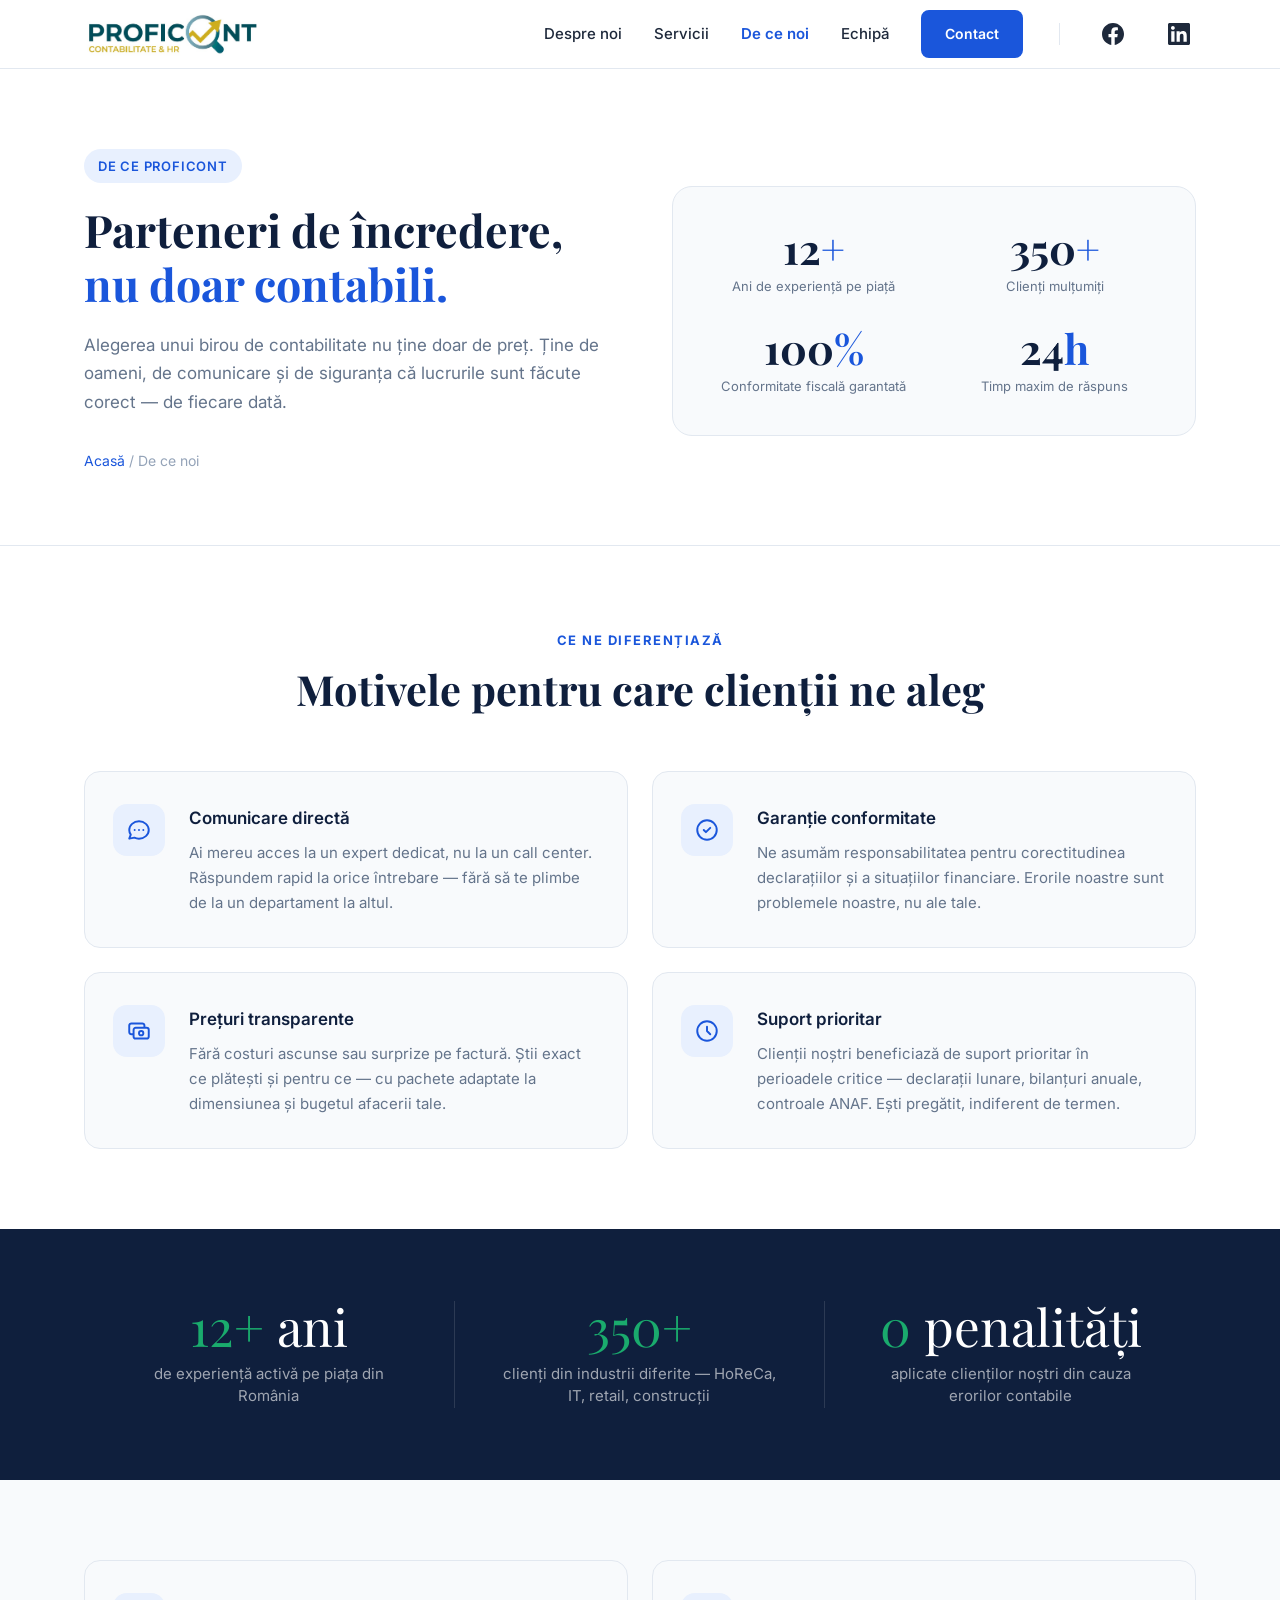
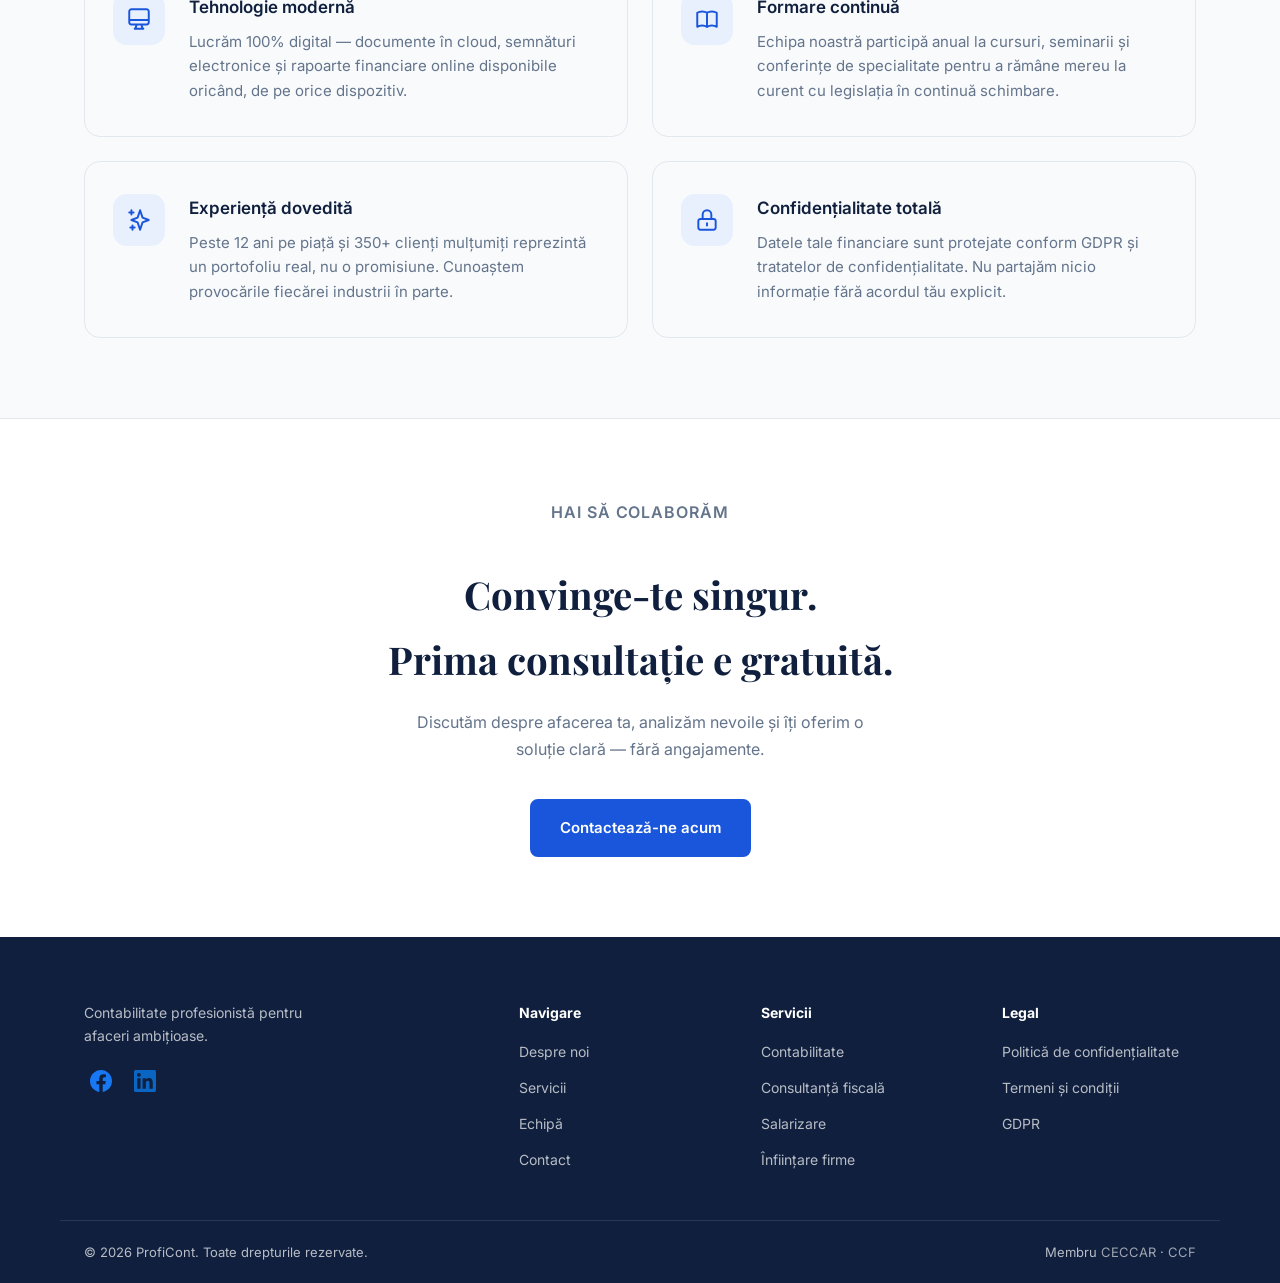
==== commit 1badec5a: "Add files via upload" ====
--- a/de-ce-noi.html
+++ b/de-ce-noi.html
@@ -500,9 +500,6 @@
   <footer class="footer">
     <div class="container footer-inner">
       <div class="footer-brand">
-        <a href="index.html" class="logo">
-          <img src="images/logo-proficont.jpeg" alt="ProfiCont" class="logo-img logo-img--footer" />
-        </a>
         <p>Contabilitate profesionistă pentru afaceri ambițioase.</p>
         <div class="social-footer">
           <a href="https://www.facebook.com/profile.php?id=100087734592923" target="_blank" rel="noopener" aria-label="Facebook" class="social-btn fb"><svg xmlns="http://www.w3.org/2000/svg" viewBox="0 0 24 24" fill="currentColor"><path d="M24 12.073c0-6.627-5.373-12-12-12s-12 5.373-12 12c0 5.99 4.388 10.954 10.125 11.854v-8.385H7.078v-3.47h3.047V9.43c0-3.007 1.792-4.669 4.533-4.669 1.312 0 2.686.235 2.686.235v2.953H15.83c-1.491 0-1.956.925-1.956 1.874v2.25h3.328l-.532 3.47h-2.796v8.385C19.612 23.027 24 18.062 24 12.073z"/></svg></a>
